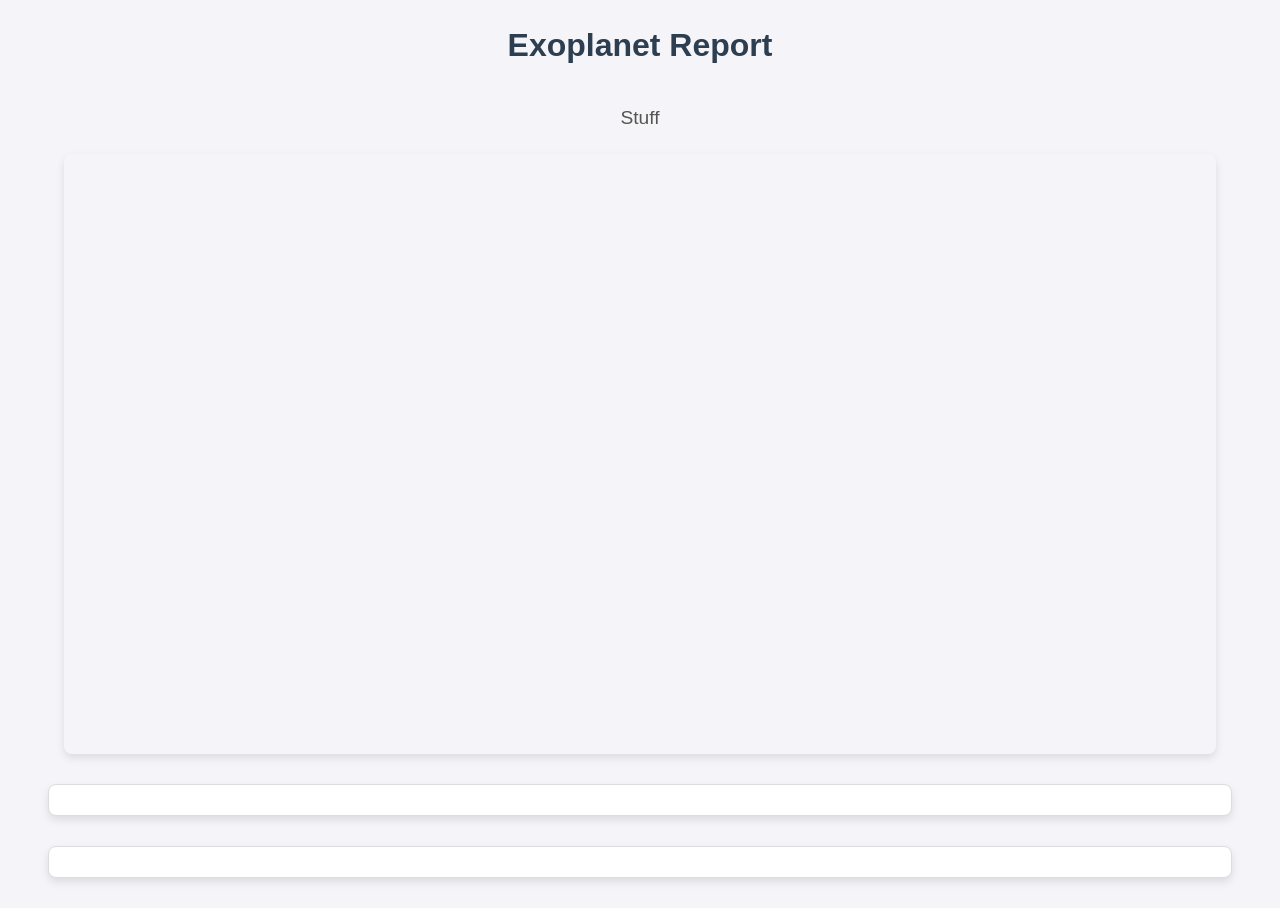
==== index.html @ 4f56faee "Update and rename FinalProject.html to index.html" ====
<html>
	<head>
		<title>Exoplanet Report</title>
		<link rel="stylesheet" href="styles.css" />
	</head>
	<body>
		<h3>Exoplanet Report</h3>
		<p>Stuff</p>
		<div id="shiny-app">
			<iframe
				id="galactic-map"
				title="Galactic Exoplanet Map"
				src="https://calebhenry2003.shinyapps.io/final_project/"
				style="border: none; width: 100%; height: 600px"
			></iframe>
		</div>
		<div id="tableau-facility-story">
			<div class="tableauPlaceholder" id="viz1745797485222">
				<noscript
					><a href="#"
						><img
							alt="Facility Story "
							src="https:&#47;&#47;public.tableau.com&#47;static&#47;images&#47;Fa&#47;FacilityStory_17457973427520&#47;FacilityStory&#47;1_rss.png"
							style="border: none" /></a></noscript
				><object class="tableauViz" style="display: none">
					<param
						name="host_url"
						value="https%3A%2F%2Fpublic.tableau.com%2F"
					/>
					<param name="embed_code_version" value="3" />
					<param name="site_root" value="" />
					<param
						name="name"
						value="FacilityStory_17457973427520&#47;FacilityStory"
					/>
					<param name="tabs" value="no" />
					<param name="toolbar" value="yes" />
					<param
						name="static_image"
						value="https:&#47;&#47;public.tableau.com&#47;static&#47;images&#47;Fa&#47;FacilityStory_17457973427520&#47;FacilityStory&#47;1.png"
					/>
					<param name="animate_transition" value="yes" />
					<param name="display_static_image" value="yes" />
					<param name="display_spinner" value="yes" />
					<param name="display_overlay" value="yes" />
					<param name="display_count" value="yes" />
					<param name="language" value="en-US" />
				</object>
			</div>
			<script type="text/javascript">
				var divElement = document.getElementById("viz1745797485222");
				var vizElement = divElement.getElementsByTagName("object")[0];
				vizElement.style.width = "1016px";
				vizElement.style.height = "991px";
				var scriptElement = document.createElement("script");
				scriptElement.src =
					"https://public.tableau.com/javascripts/api/viz_v1.js";
				vizElement.parentNode.insertBefore(scriptElement, vizElement);
			</script>
		</div>
		<div id="tableau-stellar-story">
			<div class="tableauPlaceholder" id="viz1745797587981">
				<noscript
					><a href="#"
						><img
							alt="Stellar Story "
							src="https:&#47;&#47;public.tableau.com&#47;static&#47;images&#47;St&#47;StellarStory&#47;StellarStory&#47;1_rss.png"
							style="border: none" /></a></noscript
				><object class="tableauViz" style="display: none">
					<param
						name="host_url"
						value="https%3A%2F%2Fpublic.tableau.com%2F"
					/>
					<param name="embed_code_version" value="3" />
					<param name="site_root" value="" />
					<param name="name" value="StellarStory&#47;StellarStory" />
					<param name="tabs" value="no" />
					<param name="toolbar" value="yes" />
					<param
						name="static_image"
						value="https:&#47;&#47;public.tableau.com&#47;static&#47;images&#47;St&#47;StellarStory&#47;StellarStory&#47;1.png"
					/>
					<param name="animate_transition" value="yes" />
					<param name="display_static_image" value="yes" />
					<param name="display_spinner" value="yes" />
					<param name="display_overlay" value="yes" />
					<param name="display_count" value="yes" />
					<param name="language" value="en-US" />
				</object>
			</div>
			<script type="text/javascript">
				var divElement = document.getElementById("viz1745797587981");
				var vizElement = divElement.getElementsByTagName("object")[0];
				vizElement.style.width = "1016px";
				vizElement.style.height = "991px";
				var scriptElement = document.createElement("script");
				scriptElement.src =
					"https://public.tableau.com/javascripts/api/viz_v1.js";
				vizElement.parentNode.insertBefore(scriptElement, vizElement);
			</script>
		</div>
	</body>
</html>
---- styles.css ----
body {
	font-family: Arial, sans-serif;
	margin: 0;
	padding: 0;
	background-color: #f4f4f9;
	color: #333;
	line-height: 1.6;
}

h3 {
	text-align: center;
	color: #2c3e50;
	margin-top: 20px;
	font-size: 2rem;
}

p {
	text-align: center;
	font-size: 1.2rem;
	margin: 10px 20px;
	color: #555;
}

#shiny-app iframe {
	border: 2px solid #2c3e50;
	border-radius: 8px;
	box-shadow: 0 4px 8px rgba(0, 0, 0, 0.1);
	margin: 20px auto;
	display: block;
	max-width: 90%;
}

#tableau-facility-story,
#tableau-stellar-story {
	margin: 30px auto;
	max-width: 90%;
	background-color: #ffffff;
	border: 1px solid #ddd;
	border-radius: 8px;
	box-shadow: 0 4px 8px rgba(0, 0, 0, 0.1);
	padding: 15px;
	align-items: center;
}
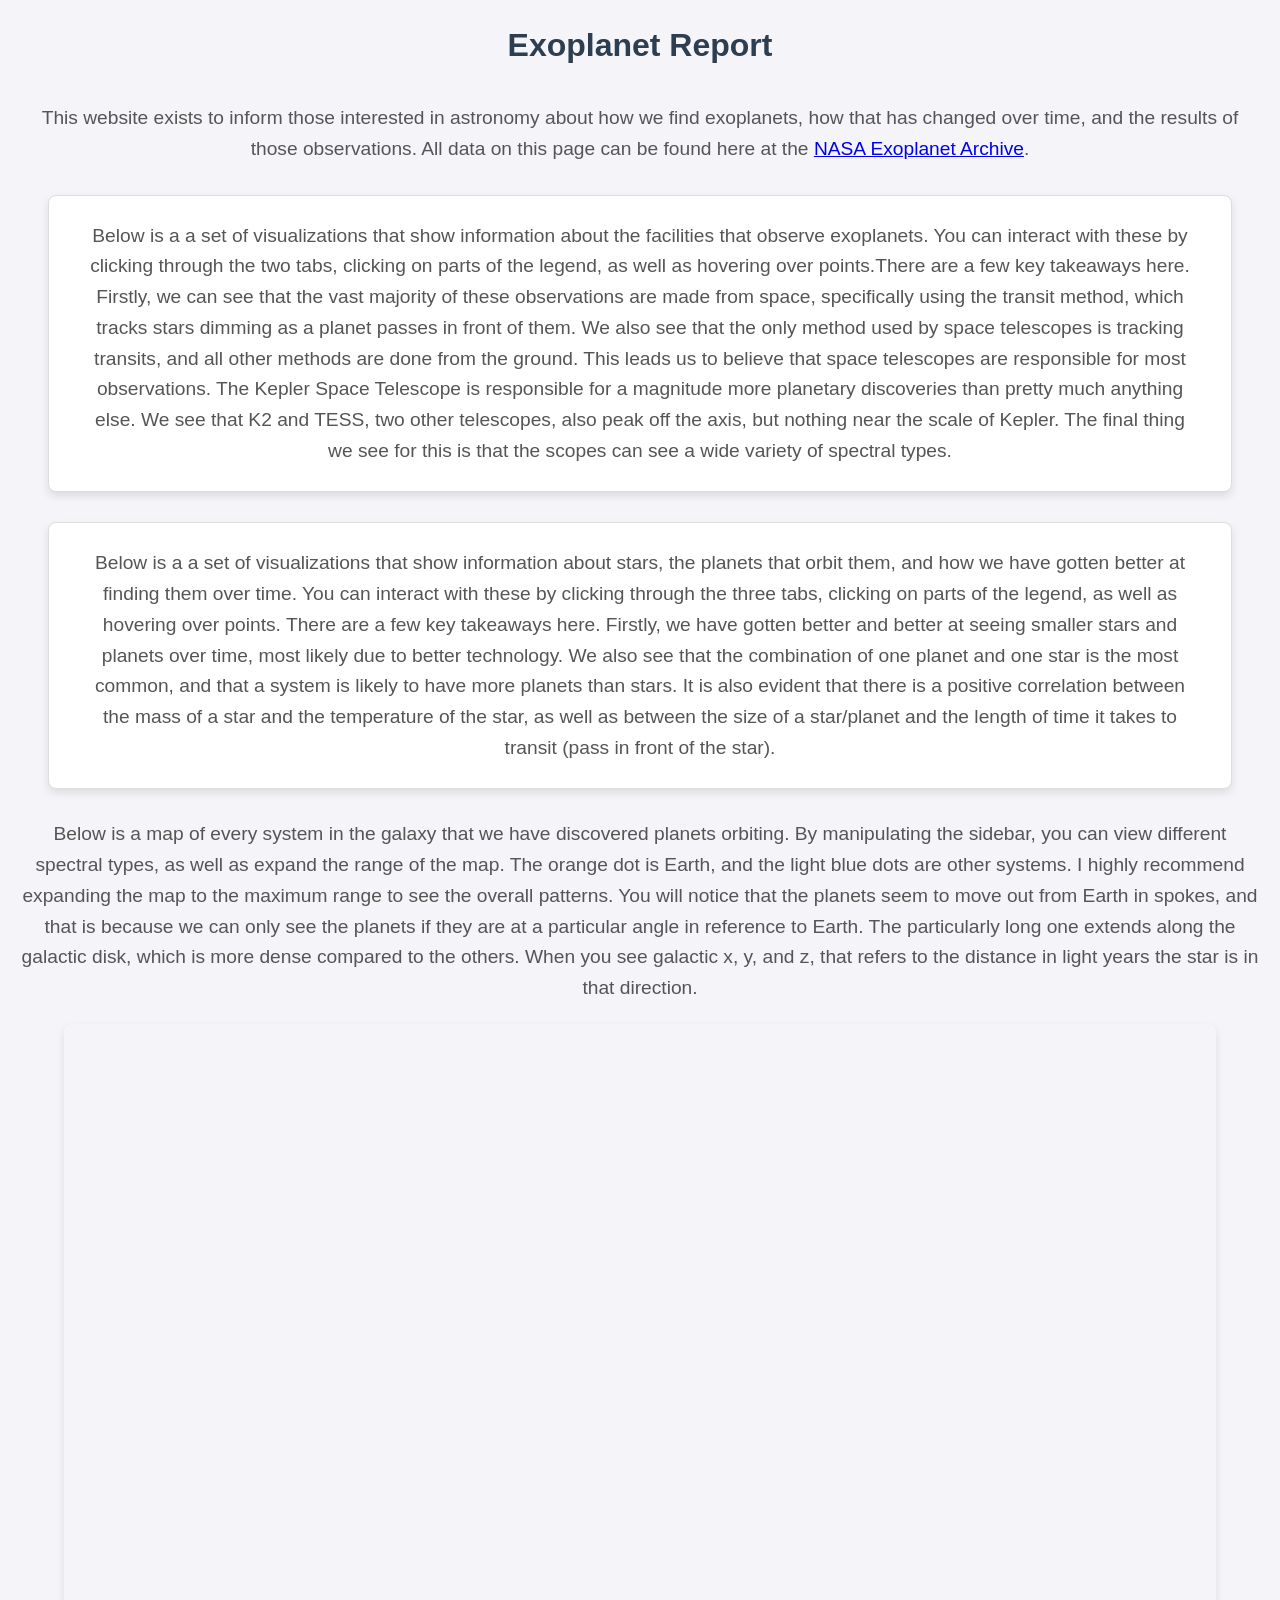
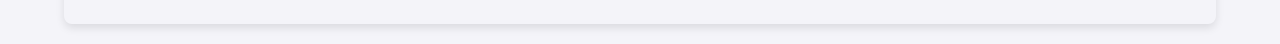
==== commit 76379cbb: "Update index.html" ====
--- a/index.html
+++ b/index.html
@@ -5,17 +5,36 @@
 	</head>
 	<body>
 		<h3>Exoplanet Report</h3>
-		<p>Stuff</p>
-		<div id="shiny-app">
-			<iframe
-				id="galactic-map"
-				title="Galactic Exoplanet Map"
-				src="https://calebhenry2003.shinyapps.io/final_project/"
-				style="border: none; width: 100%; height: 600px"
-			></iframe>
-		</div>
-		<div id="tableau-facility-story">
-			<div class="tableauPlaceholder" id="viz1745797485222">
+		<p>
+			This website exists to inform those interested in astronomy about
+			how we find exoplanets, how that has changed over time, and the
+			results of those observations. All data on this page can be found
+			here at the
+			<a
+				href="https://exoplanetarchive.ipac.caltech.edu/cgi-bin/TblView/nph-tblView?app=ExoTbls&config=PS"
+				>NASA Exoplanet Archive</a
+			>.
+		</p>
+		<div class="container" id="tableau-facility-story">
+			<p>
+				Below is a a set of visualizations that show information about
+				the facilities that observe exoplanets. You can interact with
+				these by clicking through the two tabs, clicking on parts of the
+				legend, as well as hovering over points.There are a few key
+				takeaways here. Firstly, we can see that the vast majority of
+				these observations are made from space, specifically using the
+				transit method, which tracks stars dimming as a planet passes in
+				front of them. We also see that the only method used by space
+				telescopes is tracking transits, and all other methods are done
+				from the ground. This leads us to believe that space telescopes
+				are responsible for most observations. The Kepler Space
+				Telescope is responsible for a magnitude more planetary
+				discoveries than pretty much anything else. We see that K2 and
+				TESS, two other telescopes, also peak off the axis, but nothing
+				near the scale of Kepler. The final thing we see for this is
+				that the scopes can see a wide variety of spectral types.
+			</p>
+			<div id="viz1745797485222">
 				<noscript
 					><a href="#"
 						><img
@@ -58,8 +77,24 @@
 				vizElement.parentNode.insertBefore(scriptElement, vizElement);
 			</script>
 		</div>
-		<div id="tableau-stellar-story">
-			<div class="tableauPlaceholder" id="viz1745797587981">
+		<div class="container" id="tableau-stellar-story">
+			<p>
+				Below is a a set of visualizations that show information about
+				stars, the planets that orbit them, and how we have gotten
+				better at finding them over time. You can interact with these by
+				clicking through the three tabs, clicking on parts of the
+				legend, as well as hovering over points. There are a few key
+				takeaways here. Firstly, we have gotten better and better at
+				seeing smaller stars and planets over time, most likely due to
+				better technology. We also see that the combination of one
+				planet and one star is the most common, and that a system is
+				likely to have more planets than stars. It is also evident that
+				there is a positive correlation between the mass of a star and
+				the temperature of the star, as well as between the size of a
+				star/planet and the length of time it takes to transit (pass in
+				front of the star).
+			</p>
+			<div id="viz1745797587981">
 				<noscript
 					><a href="#"
 						><img
@@ -99,5 +134,27 @@
 				vizElement.parentNode.insertBefore(scriptElement, vizElement);
 			</script>
 		</div>
+		<div class="container" id="shiny-app">
+			<p>
+				Below is a map of every system in the galaxy that we have
+				discovered planets orbiting. By manipulating the sidebar, you
+				can view different spectral types, as well as expand the range
+				of the map. The orange dot is Earth, and the light blue dots are
+				other systems. I highly recommend expanding the map to the
+				maximum range to see the overall patterns. You will notice that
+				the planets seem to move out from Earth in spokes, and that is
+				because we can only see the planets if they are at a particular
+				angle in reference to Earth. The particularly long one extends
+				along the galactic disk, which is more dense compared to the
+				others. When you see galactic x, y, and z, that refers to the
+				distance in light years the star is in that direction.
+			</p>
+			<iframe
+				id="galactic-map"
+				title="Galactic Exoplanet Map"
+				src="https://calebhenry2003.shinyapps.io/final_project/"
+				style="border: none; width: 100%; height: 600px"
+			></iframe>
+		</div>
 	</body>
 </html>
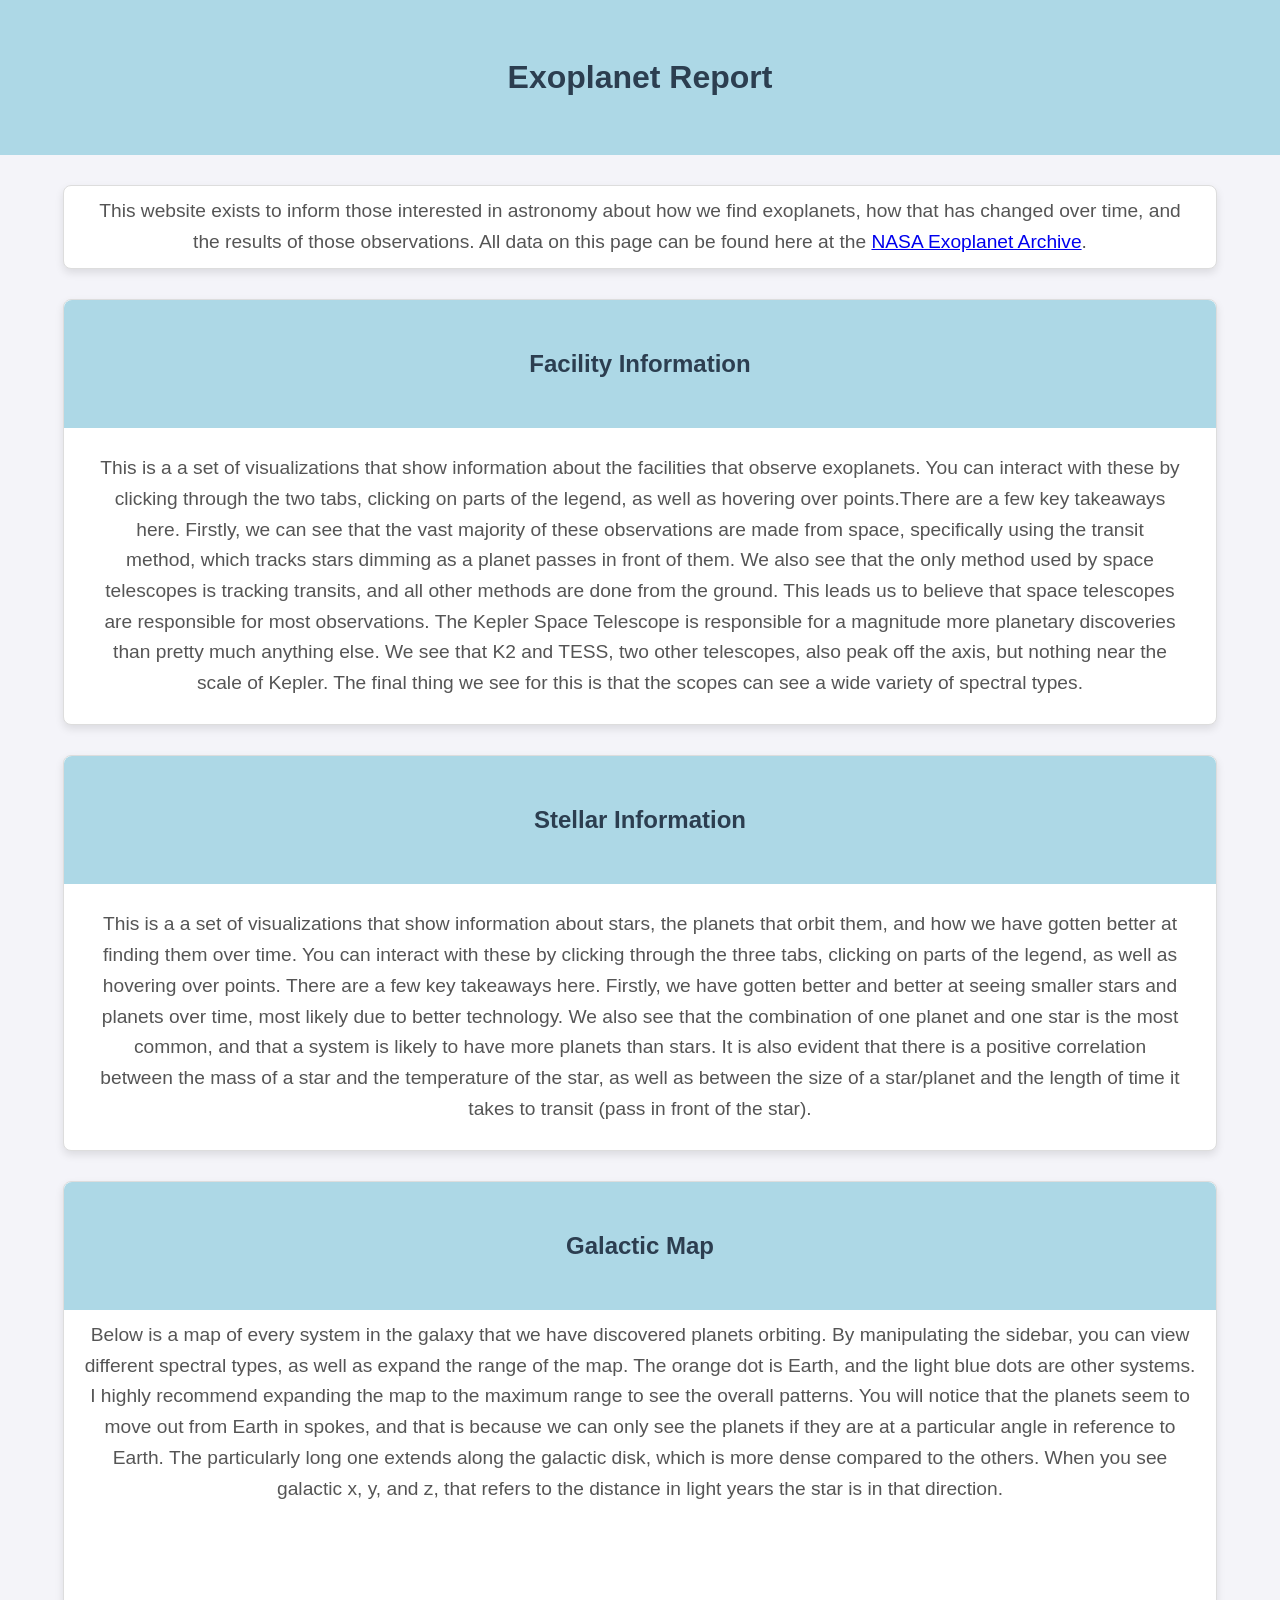
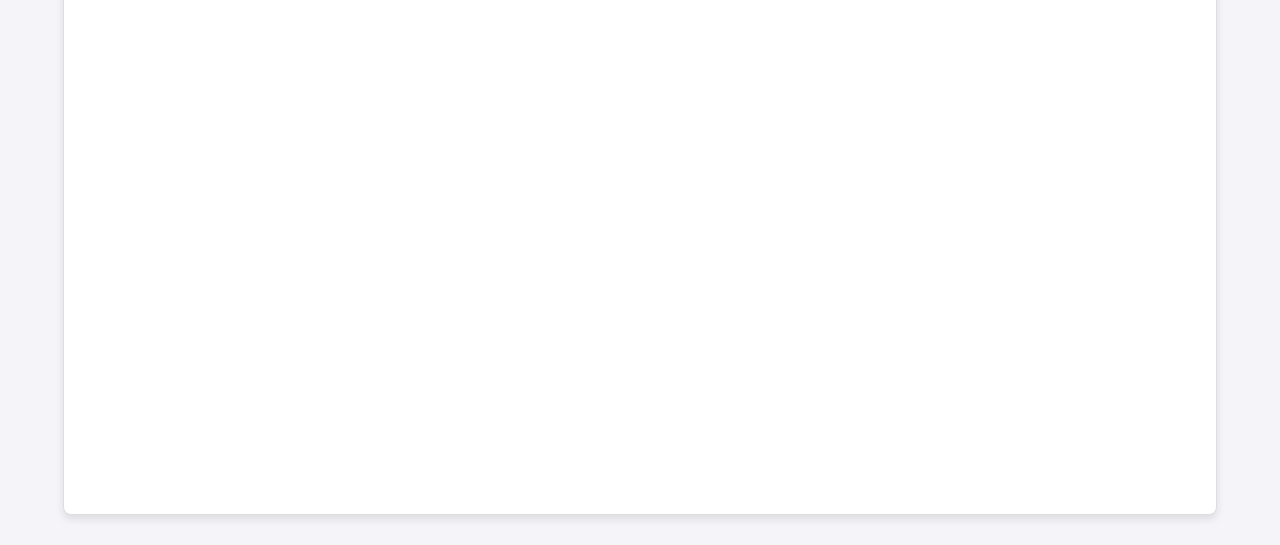
==== commit 0d5a47d8: "Update index.html" ====
--- a/index.html
+++ b/index.html
@@ -4,137 +4,169 @@
 		<link rel="stylesheet" href="styles.css" />
 	</head>
 	<body>
-		<h3>Exoplanet Report</h3>
-		<p>
-			This website exists to inform those interested in astronomy about
-			how we find exoplanets, how that has changed over time, and the
-			results of those observations. All data on this page can be found
-			here at the
-			<a
-				href="https://exoplanetarchive.ipac.caltech.edu/cgi-bin/TblView/nph-tblView?app=ExoTbls&config=PS"
-				>NASA Exoplanet Archive</a
-			>.
-		</p>
+		<div class="header">
+			<h3>Exoplanet Report</h3>
+		</div>
+		<div class="container">
+			<p>
+				This website exists to inform those interested in astronomy
+				about how we find exoplanets, how that has changed over time,
+				and the results of those observations. All data on this page can
+				be found here at the
+				<a
+					href="https://exoplanetarchive.ipac.caltech.edu/cgi-bin/TblView/nph-tblView?app=ExoTbls&config=PS"
+					>NASA Exoplanet Archive</a
+				>.
+			</p>
+		</div>
 		<div class="container" id="tableau-facility-story">
-			<p>
-				Below is a a set of visualizations that show information about
-				the facilities that observe exoplanets. You can interact with
-				these by clicking through the two tabs, clicking on parts of the
-				legend, as well as hovering over points.There are a few key
-				takeaways here. Firstly, we can see that the vast majority of
-				these observations are made from space, specifically using the
-				transit method, which tracks stars dimming as a planet passes in
-				front of them. We also see that the only method used by space
-				telescopes is tracking transits, and all other methods are done
-				from the ground. This leads us to believe that space telescopes
-				are responsible for most observations. The Kepler Space
-				Telescope is responsible for a magnitude more planetary
-				discoveries than pretty much anything else. We see that K2 and
-				TESS, two other telescopes, also peak off the axis, but nothing
-				near the scale of Kepler. The final thing we see for this is
-				that the scopes can see a wide variety of spectral types.
-			</p>
-			<div id="viz1745797485222">
-				<noscript
-					><a href="#"
-						><img
-							alt="Facility Story "
-							src="https:&#47;&#47;public.tableau.com&#47;static&#47;images&#47;Fa&#47;FacilityStory_17457973427520&#47;FacilityStory&#47;1_rss.png"
-							style="border: none" /></a></noscript
-				><object class="tableauViz" style="display: none">
-					<param
-						name="host_url"
-						value="https%3A%2F%2Fpublic.tableau.com%2F"
-					/>
-					<param name="embed_code_version" value="3" />
-					<param name="site_root" value="" />
-					<param
-						name="name"
-						value="FacilityStory_17457973427520&#47;FacilityStory"
-					/>
-					<param name="tabs" value="no" />
-					<param name="toolbar" value="yes" />
-					<param
-						name="static_image"
-						value="https:&#47;&#47;public.tableau.com&#47;static&#47;images&#47;Fa&#47;FacilityStory_17457973427520&#47;FacilityStory&#47;1.png"
-					/>
-					<param name="animate_transition" value="yes" />
-					<param name="display_static_image" value="yes" />
-					<param name="display_spinner" value="yes" />
-					<param name="display_overlay" value="yes" />
-					<param name="display_count" value="yes" />
-					<param name="language" value="en-US" />
-				</object>
+			<div class="container-header">
+				<h5>Facility Information</h5>
 			</div>
-			<script type="text/javascript">
-				var divElement = document.getElementById("viz1745797485222");
-				var vizElement = divElement.getElementsByTagName("object")[0];
-				vizElement.style.width = "1016px";
-				vizElement.style.height = "991px";
-				var scriptElement = document.createElement("script");
-				scriptElement.src =
-					"https://public.tableau.com/javascripts/api/viz_v1.js";
-				vizElement.parentNode.insertBefore(scriptElement, vizElement);
-			</script>
+			<div class="flex">
+				<p>
+					This is a a set of visualizations that show information
+					about the facilities that observe exoplanets. You can
+					interact with these by clicking through the two tabs,
+					clicking on parts of the legend, as well as hovering over
+					points.There are a few key takeaways here. Firstly, we can
+					see that the vast majority of these observations are made
+					from space, specifically using the transit method, which
+					tracks stars dimming as a planet passes in front of them. We
+					also see that the only method used by space telescopes is
+					tracking transits, and all other methods are done from the
+					ground. This leads us to believe that space telescopes are
+					responsible for most observations. The Kepler Space
+					Telescope is responsible for a magnitude more planetary
+					discoveries than pretty much anything else. We see that K2
+					and TESS, two other telescopes, also peak off the axis, but
+					nothing near the scale of Kepler. The final thing we see for
+					this is that the scopes can see a wide variety of spectral
+					types.
+				</p>
+				<div id="viz1745797485222">
+					<noscript
+						><a href="#"
+							><img
+								alt="Facility Story "
+								src="https:&#47;&#47;public.tableau.com&#47;static&#47;images&#47;Fa&#47;FacilityStory_17457973427520&#47;FacilityStory&#47;1_rss.png"
+								style="border: none" /></a></noscript
+					><object class="tableauViz" style="display: none">
+						<param
+							name="host_url"
+							value="https%3A%2F%2Fpublic.tableau.com%2F"
+						/>
+						<param name="embed_code_version" value="3" />
+						<param name="site_root" value="" />
+						<param
+							name="name"
+							value="FacilityStory_17457973427520&#47;FacilityStory"
+						/>
+						<param name="tabs" value="no" />
+						<param name="toolbar" value="yes" />
+						<param
+							name="static_image"
+							value="https:&#47;&#47;public.tableau.com&#47;static&#47;images&#47;Fa&#47;FacilityStory_17457973427520&#47;FacilityStory&#47;1.png"
+						/>
+						<param name="animate_transition" value="yes" />
+						<param name="display_static_image" value="yes" />
+						<param name="display_spinner" value="yes" />
+						<param name="display_overlay" value="yes" />
+						<param name="display_count" value="yes" />
+						<param name="language" value="en-US" />
+					</object>
+				</div>
+				<script type="text/javascript">
+					var divElement =
+						document.getElementById("viz1745797485222");
+					var vizElement =
+						divElement.getElementsByTagName("object")[0];
+					vizElement.style.width = "1016px";
+					vizElement.style.height = "991px";
+					var scriptElement = document.createElement("script");
+					scriptElement.src =
+						"https://public.tableau.com/javascripts/api/viz_v1.js";
+					vizElement.parentNode.insertBefore(
+						scriptElement,
+						vizElement
+					);
+				</script>
+			</div>
 		</div>
 		<div class="container" id="tableau-stellar-story">
-			<p>
-				Below is a a set of visualizations that show information about
-				stars, the planets that orbit them, and how we have gotten
-				better at finding them over time. You can interact with these by
-				clicking through the three tabs, clicking on parts of the
-				legend, as well as hovering over points. There are a few key
-				takeaways here. Firstly, we have gotten better and better at
-				seeing smaller stars and planets over time, most likely due to
-				better technology. We also see that the combination of one
-				planet and one star is the most common, and that a system is
-				likely to have more planets than stars. It is also evident that
-				there is a positive correlation between the mass of a star and
-				the temperature of the star, as well as between the size of a
-				star/planet and the length of time it takes to transit (pass in
-				front of the star).
-			</p>
-			<div id="viz1745797587981">
-				<noscript
-					><a href="#"
-						><img
-							alt="Stellar Story "
-							src="https:&#47;&#47;public.tableau.com&#47;static&#47;images&#47;St&#47;StellarStory&#47;StellarStory&#47;1_rss.png"
-							style="border: none" /></a></noscript
-				><object class="tableauViz" style="display: none">
-					<param
-						name="host_url"
-						value="https%3A%2F%2Fpublic.tableau.com%2F"
-					/>
-					<param name="embed_code_version" value="3" />
-					<param name="site_root" value="" />
-					<param name="name" value="StellarStory&#47;StellarStory" />
-					<param name="tabs" value="no" />
-					<param name="toolbar" value="yes" />
-					<param
-						name="static_image"
-						value="https:&#47;&#47;public.tableau.com&#47;static&#47;images&#47;St&#47;StellarStory&#47;StellarStory&#47;1.png"
-					/>
-					<param name="animate_transition" value="yes" />
-					<param name="display_static_image" value="yes" />
-					<param name="display_spinner" value="yes" />
-					<param name="display_overlay" value="yes" />
-					<param name="display_count" value="yes" />
-					<param name="language" value="en-US" />
-				</object>
+			<div class="container-header">
+				<h5>Stellar Information</h5>
 			</div>
-			<script type="text/javascript">
-				var divElement = document.getElementById("viz1745797587981");
-				var vizElement = divElement.getElementsByTagName("object")[0];
-				vizElement.style.width = "1016px";
-				vizElement.style.height = "991px";
-				var scriptElement = document.createElement("script");
-				scriptElement.src =
-					"https://public.tableau.com/javascripts/api/viz_v1.js";
-				vizElement.parentNode.insertBefore(scriptElement, vizElement);
-			</script>
+			<div class="flex">
+				<p>
+					This is a a set of visualizations that show information
+					about stars, the planets that orbit them, and how we have
+					gotten better at finding them over time. You can interact
+					with these by clicking through the three tabs, clicking on
+					parts of the legend, as well as hovering over points. There
+					are a few key takeaways here. Firstly, we have gotten better
+					and better at seeing smaller stars and planets over time,
+					most likely due to better technology. We also see that the
+					combination of one planet and one star is the most common,
+					and that a system is likely to have more planets than stars.
+					It is also evident that there is a positive correlation
+					between the mass of a star and the temperature of the star,
+					as well as between the size of a star/planet and the length
+					of time it takes to transit (pass in front of the star).
+				</p>
+				<div id="viz1745812341064">
+					<noscript
+						><a href="#"
+							><img
+								alt="Stellar Story "
+								src="https:&#47;&#47;public.tableau.com&#47;static&#47;images&#47;St&#47;StellarStory&#47;StellarStory&#47;1_rss.png"
+								style="border: none" /></a></noscript
+					><object class="tableauViz" style="display: none">
+						<param
+							name="host_url"
+							value="https%3A%2F%2Fpublic.tableau.com%2F"
+						/>
+						<param name="embed_code_version" value="3" />
+						<param name="site_root" value="" />
+						<param
+							name="name"
+							value="StellarStory&#47;StellarStory"
+						/>
+						<param name="tabs" value="no" />
+						<param name="toolbar" value="yes" />
+						<param
+							name="static_image"
+							value="https:&#47;&#47;public.tableau.com&#47;static&#47;images&#47;St&#47;StellarStory&#47;StellarStory&#47;1.png"
+						/>
+						<param name="animate_transition" value="yes" />
+						<param name="display_static_image" value="yes" />
+						<param name="display_spinner" value="yes" />
+						<param name="display_overlay" value="yes" />
+						<param name="display_count" value="yes" />
+						<param name="language" value="en-US" />
+					</object>
+				</div>
+				<script type="text/javascript">
+					var divElement =
+						document.getElementById("viz1745812341064");
+					var vizElement =
+						divElement.getElementsByTagName("object")[0];
+					vizElement.style.width = "1016px";
+					vizElement.style.height = "991px";
+					var scriptElement = document.createElement("script");
+					scriptElement.src =
+						"https://public.tableau.com/javascripts/api/viz_v1.js";
+					vizElement.parentNode.insertBefore(
+						scriptElement,
+						vizElement
+					);
+				</script>
+			</div>
 		</div>
 		<div class="container" id="shiny-app">
+			<div class="container-header">
+				<h5>Galactic Map</h5>
+			</div>
 			<p>
 				Below is a map of every system in the galaxy that we have
 				discovered planets orbiting. By manipulating the sidebar, you
--- a/styles.css
+++ b/styles.css
@@ -10,8 +10,13 @@
 h3 {
 	text-align: center;
 	color: #2c3e50;
-	margin-top: 20px;
 	font-size: 2rem;
+}
+
+h5 {
+	text-align: center;
+	color: #2c3e50;
+	font-size: 1.5rem;
 }
 
 p {
@@ -21,23 +26,32 @@
 	color: #555;
 }
 
-#shiny-app iframe {
-	border: 2px solid #2c3e50;
-	border-radius: 8px;
-	box-shadow: 0 4px 8px rgba(0, 0, 0, 0.1);
-	margin: 20px auto;
-	display: block;
-	max-width: 90%;
-}
-
-#tableau-facility-story,
-#tableau-stellar-story {
+.container {
 	margin: 30px auto;
 	max-width: 90%;
 	background-color: #ffffff;
 	border: 1px solid #ddd;
 	border-radius: 8px;
 	box-shadow: 0 4px 8px rgba(0, 0, 0, 0.1);
-	padding: 15px;
 	align-items: center;
 }
+
+.flex {
+	display: flex;
+	padding: 15px;
+}
+
+.header {
+	text-align: center;
+	margin-bottom: 20px;
+	padding: 20px;
+	background-color: lightblue;
+}
+
+.container-header {
+	border-top-right-radius: 8px;
+	border-top-left-radius: 8px;
+	text-align: center;
+	padding: 5px;
+	background-color: lightblue;
+}
